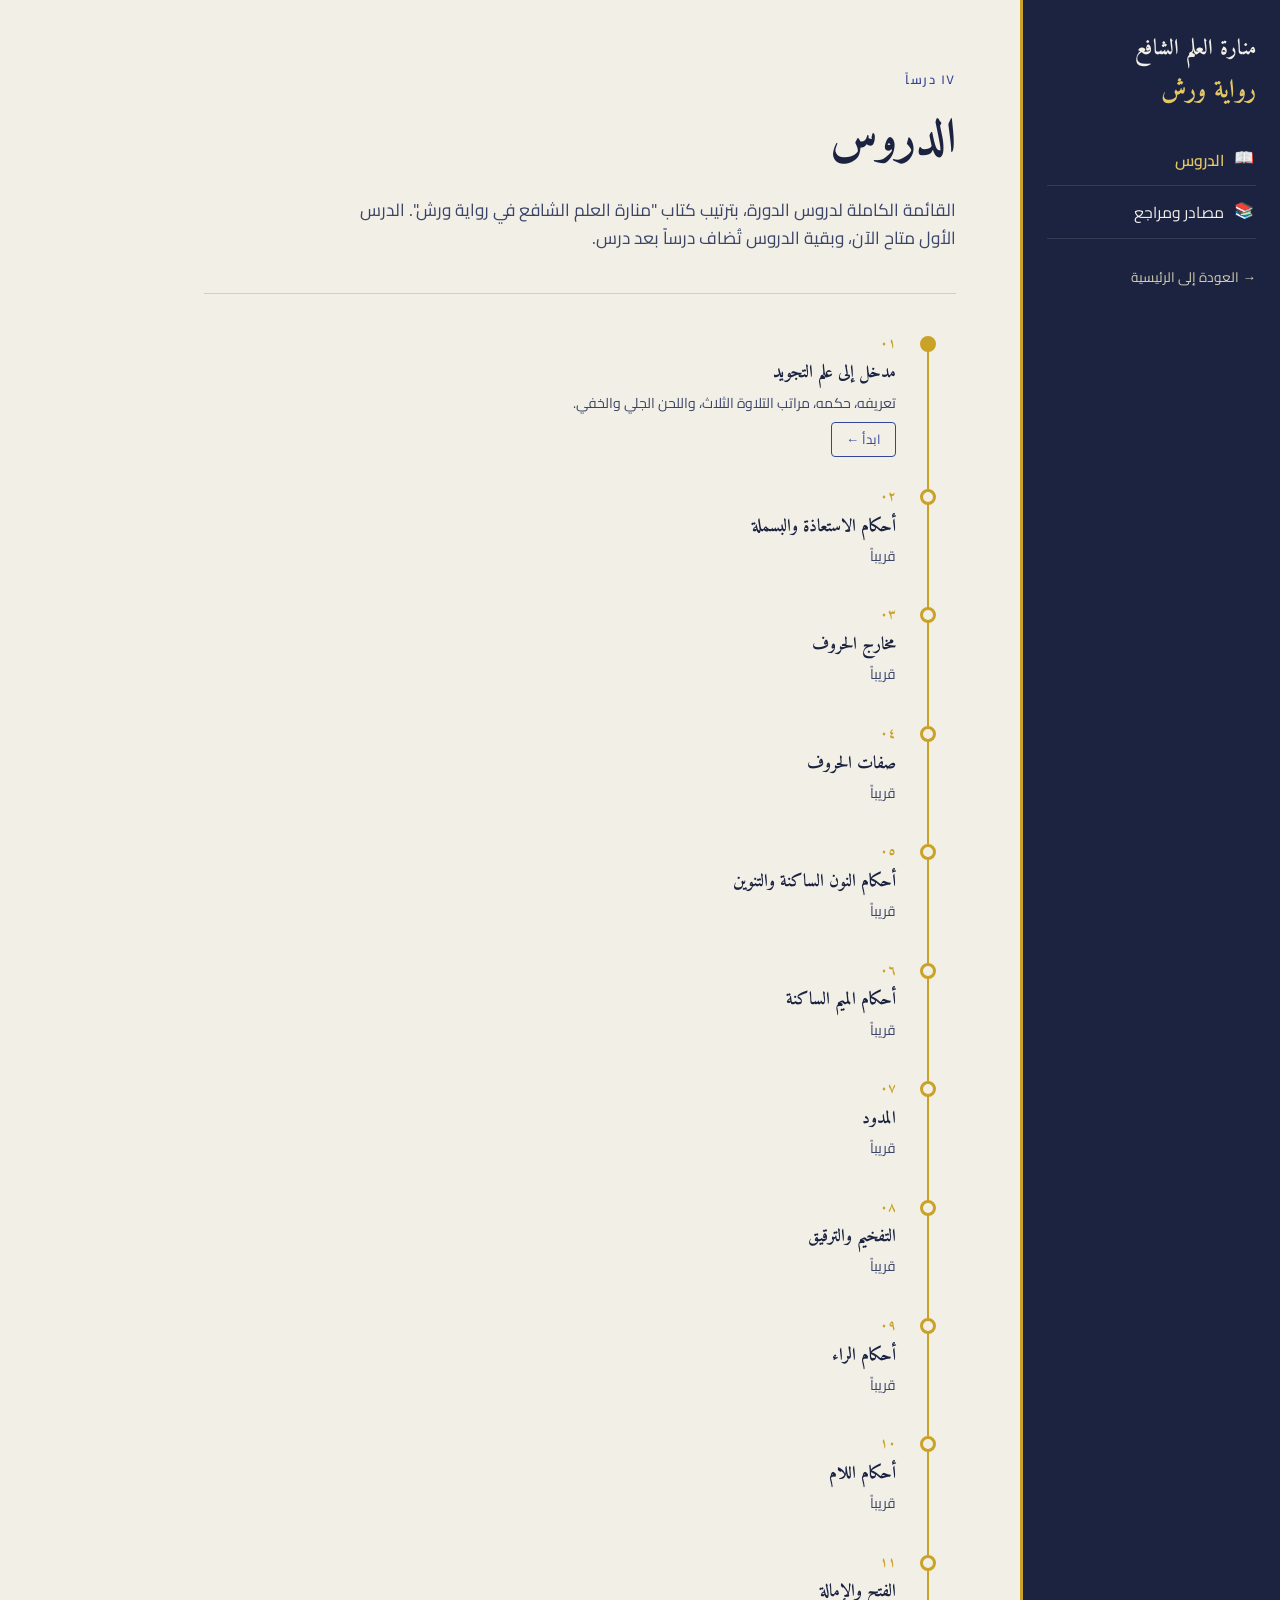
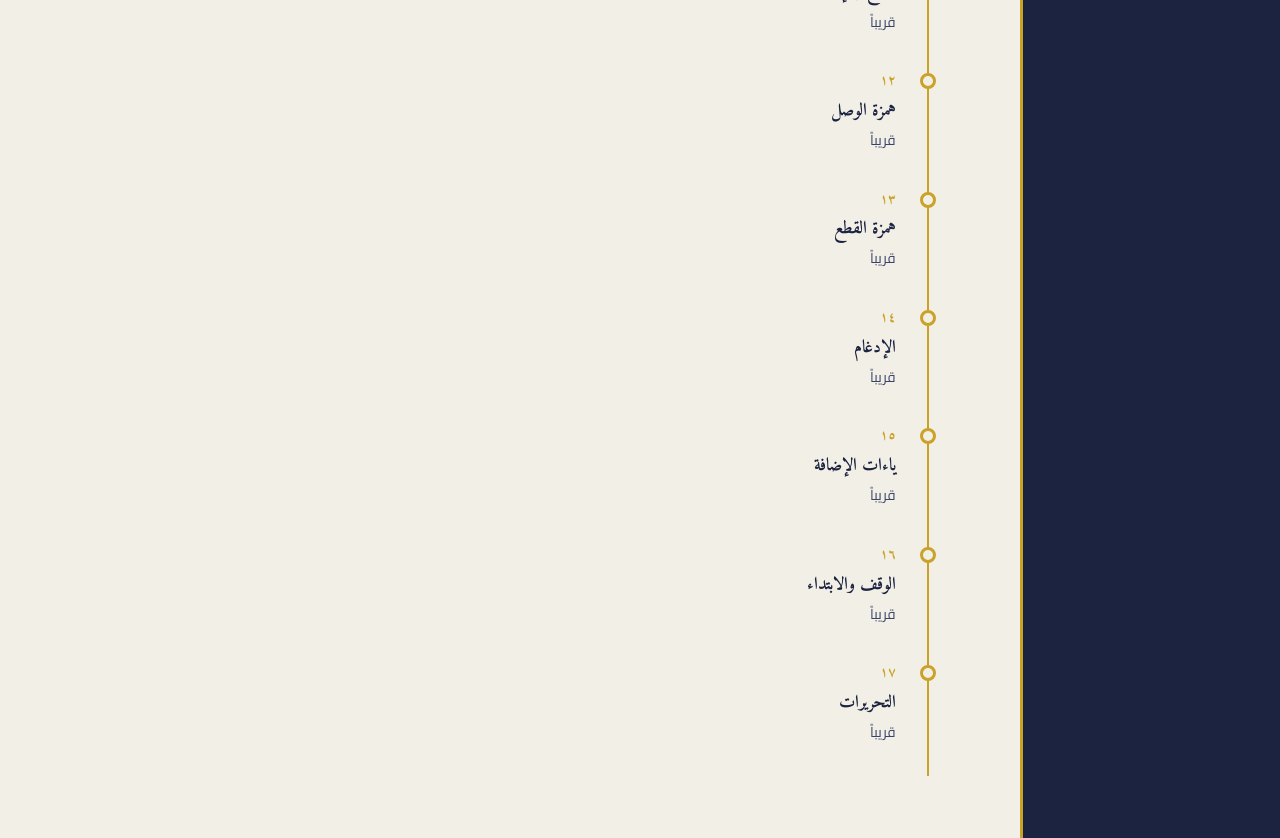
==== duroos.html @ 503ed7cf "Add files via upload" ====
<!DOCTYPE html>
<html lang="ar" dir="rtl">
<head>
<meta charset="UTF-8">
<meta name="viewport" content="width=device-width, initial-scale=1.0">
<title>الدروس — منارة العلم الشافع</title>
<link rel="stylesheet" href="style.css">
</head>
<body>

<div class="shell">
  <aside class="sidebar">
    <p class="brand">منارة العلم الشافع<span>رواية ورش</span></p>
    <nav>
      <a class="chapter active" href="duroos.html"><span class="num">📖</span> الدروس</a>
      <a class="chapter" href="resources.html"><span class="num">📚</span> مصادر ومراجع</a>
    </nav>
    <a class="back" href="index.html">→ العودة إلى الرئيسية</a>
  </aside>

  <main>
    <section class="hero">
      <p class="eyebrow">١٧ درساً</p>
      <h1>الدروس</h1>
      <p class="lead">القائمة الكاملة لدروس الدورة، بترتيب كتاب "منارة العلم الشافع في رواية
        ورش". الدرس الأول متاح الآن، وبقية الدروس تُضاف درساً بعد درس.</p>
    </section>

    <div class="timeline">
      <div class="tl-item active" data-chapter="madkhal">
        <div class="num">٠١</div>
        <h3>مدخل إلى علم التجويد</h3>
        <p>تعريفه، حكمه، مراتب التلاوة الثلاث، واللحن الجلي والخفي.</p>
        <a class="go" href="madkhal.html">ابدأ ←</a>
      </div>
      <div class="tl-item">
        <div class="num">٠٢</div>
        <h3>أحكام الاستعاذة والبسملة</h3>
        <p>قريباً</p>
      </div>
      <div class="tl-item">
        <div class="num">٠٣</div>
        <h3>مخارج الحروف</h3>
        <p>قريباً</p>
      </div>
      <div class="tl-item">
        <div class="num">٠٤</div>
        <h3>صفات الحروف</h3>
        <p>قريباً</p>
      </div>
      <div class="tl-item">
        <div class="num">٠٥</div>
        <h3>أحكام النون الساكنة والتنوين</h3>
        <p>قريباً</p>
      </div>
      <div class="tl-item">
        <div class="num">٠٦</div>
        <h3>أحكام الميم الساكنة</h3>
        <p>قريباً</p>
      </div>
      <div class="tl-item">
        <div class="num">٠٧</div>
        <h3>المدود</h3>
        <p>قريباً</p>
      </div>
      <div class="tl-item">
        <div class="num">٠٨</div>
        <h3>التفخيم والترقيق</h3>
        <p>قريباً</p>
      </div>
      <div class="tl-item">
        <div class="num">٠٩</div>
        <h3>أحكام الراء</h3>
        <p>قريباً</p>
      </div>
      <div class="tl-item">
        <div class="num">١٠</div>
        <h3>أحكام اللام</h3>
        <p>قريباً</p>
      </div>
      <div class="tl-item">
        <div class="num">١١</div>
        <h3>الفتح والإمالة</h3>
        <p>قريباً</p>
      </div>
      <div class="tl-item">
        <div class="num">١٢</div>
        <h3>همزة الوصل</h3>
        <p>قريباً</p>
      </div>
      <div class="tl-item">
        <div class="num">١٣</div>
        <h3>همزة القطع</h3>
        <p>قريباً</p>
      </div>
      <div class="tl-item">
        <div class="num">١٤</div>
        <h3>الإدغام</h3>
        <p>قريباً</p>
      </div>
      <div class="tl-item">
        <div class="num">١٥</div>
        <h3>ياءات الإضافة</h3>
        <p>قريباً</p>
      </div>
      <div class="tl-item">
        <div class="num">١٦</div>
        <h3>الوقف والابتداء</h3>
        <p>قريباً</p>
      </div>
      <div class="tl-item">
        <div class="num">١٧</div>
        <h3>التحريرات</h3>
        <p>قريباً</p>
      </div>
    </div>

  </main>
</div>

<script src="main.js"></script>
</body>
</html>
---- style.css ----
/* ============================================================
   Ahkam al-Tajweed — Course design system
   A manuscript-inspired identity: parchment page, deep teal ink,
   brass-gold accents, radial "illuminated" mind-map diagrams.
   ============================================================ */

@import url('https://fonts.googleapis.com/css2?family=Amiri:wght@400;700&family=Cairo:wght@400;500;600;700&display=swap');

:root{
  --ink:        #1B2340;
  --ink-soft:   #3A4468;
  --paper:      #F2EFE6;
  --paper-2:    #E4DFCE;
  --paper-3:    #D6CFAE;
  --gold:       #C9A227;
  --gold-light: #E4C765;
  --teal:       #35459A;
  --teal-light: #5A69B8;
  --correct:    #3E7A4E;
  --wrong:      #A13D3D;

  --font-display: 'Amiri', serif;
  --font-arabic:  'Amiri', serif;
  --font-body:    'Cairo', sans-serif;

  --radius: 4px;
  --border: 1px solid rgba(27,35,64,0.16);
}

*{ box-sizing: border-box; }

html{ scroll-behavior: smooth; }

body{
  margin:0;
  background: var(--paper);
  color: var(--ink);
  font-family: var(--font-body);
  line-height: 1.6;
  -webkit-font-smoothing: antialiased;
}

a{ color: var(--teal); text-decoration: none; }
a:hover{ color: var(--gold); }
a:focus-visible, button:focus-visible, input:focus-visible{
  outline: 2px solid var(--gold);
  outline-offset: 2px;
}

img, svg{ max-width: 100%; }

/* ---------- layout shell ---------- */
.shell{
  display: grid;
  grid-template-columns: 260px 1fr;
  min-height: 100vh;
}

@media (max-width: 860px){
  .shell{ grid-template-columns: 1fr; }
}

.sidebar{
  background: var(--ink);
  color: var(--paper);
  padding: 32px 24px;
  border-inline-end: 3px solid var(--gold);
}

@media (max-width: 860px){
  .sidebar{ border-inline-end:none; border-bottom: 3px solid var(--gold); }
}

.sidebar .brand{
  font-family: var(--font-display);
  font-size: 1.35rem;
  font-weight: 600;
  letter-spacing: 0.01em;
  color: var(--paper);
  margin: 0 0 2px;
}

.sidebar .brand span{
  display:block;
  font-family: var(--font-arabic);
  font-size: 1.6rem;
  color: var(--gold-light);
  margin-top: 4px;
}

.sidebar nav{ margin-top: 24px; display:flex; flex-direction:column; gap:2px; }

.sidebar .chapter{
  display:block;
  padding: 12px 2px;
  border-bottom: 1px solid rgba(243,239,227,0.12);
  color: var(--paper);
  font-size: 0.98rem;
  display:flex;
  align-items:center;
  gap:10px;
}

.sidebar .chapter .num{
  font-family: var(--font-display);
  color: var(--gold-light);
  font-size: 1rem;
}

.sidebar .chapter:hover{ color: var(--gold-light); }
.sidebar .chapter.active{ color: var(--gold-light); font-weight:600; }

.sidebar .back{
  display:inline-block;
  margin-top: 28px;
  font-size: 0.85rem;
  color: var(--paper-3);
}

main{ padding: 56px 64px; max-width: 880px; }
@media (max-width: 860px){ main{ padding: 36px 24px; } }

/* ---------- header photo ---------- */
.header-photo{
  width: 100%;
  height: 260px;
  object-fit: cover;
  border-radius: var(--radius);
  border: 3px solid var(--gold);
  margin-bottom: 28px;
}
@media (max-width: 860px){
  .header-photo{ height: 180px; }
}

/* ---------- hero ---------- */
.hero{ position: relative; padding-bottom: 24px; margin-bottom: 40px; border-bottom: var(--border); }

.hero .eyebrow{
  font-size: 0.8rem;
  letter-spacing: 0.12em;
  text-transform: uppercase;
  color: var(--teal);
  font-weight: 600;
}

.hero h1{
  font-family: var(--font-display);
  font-size: clamp(2.1rem, 4vw, 3rem);
  margin: 10px 0 6px;
  font-weight: 600;
  color: var(--ink);
}

.hero .arabic-word{
  font-family: var(--font-arabic);
  font-size: clamp(2.6rem, 6vw, 4.2rem);
  color: var(--gold);
  line-height: 1;
  margin: 4px 0 18px;
}

.hero p.lead{
  font-size: 1.08rem;
  max-width: 60ch;
  color: var(--ink-soft);
}

/* ---------- centered hero (homepage) ---------- */
.hero-centered{
  text-align:center;
  background: var(--ink);
  color: var(--paper);
  padding: 60px 40px 68px;
  border-radius: var(--radius);
  margin-bottom: 40px;
  border-bottom: none;
}
.medallion{
  width:64px; height:64px; margin:0 auto 18px;
  border:2px solid var(--gold-light);
  border-radius:50%;
  display:flex; align-items:center; justify-content:center;
}
.medallion::before{ content:''; width:30px; height:30px; border:1.5px solid var(--gold-light); border-radius:4px; transform:rotate(45deg); }
.hero-centered .eyebrow{ color: var(--gold-light); }
.hero-centered h1{ color: var(--paper); }
.hero-centered p.lead{ color:#D6D9EA; max-width:56ch; margin:0 auto; }
.hero-badges{ display:flex; gap:14px; margin-top:26px; justify-content:center; flex-wrap:wrap; }
.hero-badge{
  background:rgba(228,199,101,0.15);
  border:1px solid var(--gold-light);
  color:var(--gold-light);
  padding:8px 18px;
  border-radius:20px;
  font-size:0.85rem;
  font-weight:600;
}
.hero-cta{
  display:inline-block;
  margin-top:30px;
  background: var(--gold);
  color: var(--ink);
  font-weight:700;
  padding:13px 30px;
  border-radius:20px;
  font-size:1rem;
}
.hero-cta:hover{ background: var(--gold-light); color: var(--ink); }

/* ---------- glimpse cards ---------- */
.glimpse-grid{
  display:grid;
  grid-template-columns:repeat(auto-fit,minmax(220px,1fr));
  gap:18px;
  margin: 28px 0 8px;
}
.glimpse-card{
  background: var(--paper-2);
  border-radius: var(--radius);
  padding: 22px 22px;
}
.glimpse-card h3{ margin-top:0; font-size:1.05rem; }
.glimpse-card p{ font-size:0.9rem; color:var(--ink-soft); margin:0; }

/* ---------- timeline (full chapter list page) ---------- */
.timeline{ position:relative; margin-top:24px; }
.timeline::before{
  content:'';
  position:absolute;
  right: 27px;
  top: 6px;
  bottom: 6px;
  width: 2px;
  background: var(--gold);
}
.tl-item{
  position:relative;
  padding-right: 60px;
  padding-bottom: 30px;
}
.tl-item::before{
  content:'';
  position:absolute;
  right: 20px;
  top: 2px;
  width: 16px;
  height: 16px;
  border-radius: 50%;
  background: var(--paper);
  border: 3px solid var(--gold);
  box-sizing: border-box;
}
.tl-item.active::before{ background: var(--gold); }
.tl-item.done::before{ background: var(--correct); border-color: var(--correct); }
.tl-item .num{ font-family: var(--font-display); color: var(--gold); font-size: 0.85rem; font-weight:700; }
.tl-item h3{ font-family: var(--font-display); margin: 4px 0; font-size: 1.1rem; }
.tl-item p{ font-size: 0.88rem; color: var(--ink-soft); margin:0 0 8px; }
.tl-item .go{
  display:inline-block;
  border: 1px solid var(--teal);
  color: var(--teal);
  padding: 6px 14px;
  border-radius: var(--radius);
  font-size: 0.82rem;
}
.tl-item .go:hover{ background: var(--teal); color: var(--paper); }

/* ---------- content blocks ---------- */
h2{
  font-family: var(--font-display);
  font-size: 1.6rem;
  margin-top: 48px;
  padding-bottom: 8px;
  border-bottom: 2px solid var(--paper-3);
  font-weight: 600;
}

h3{ font-family: var(--font-display); font-size: 1.2rem; font-weight: 600; margin-top: 28px; }

.card{
  background: var(--paper-2);
  border: var(--border);
  border-radius: var(--radius);
  padding: 22px 24px;
  margin: 18px 0;
}

.rule-card{
  background: var(--paper-2);
  border-inline-start: 4px solid var(--gold);
  border-radius: var(--radius);
  padding: 18px 22px;
  margin: 16px 0;
}

.rule-card h3{ margin-top:0; display:flex; gap:12px; align-items:baseline; }
.rule-card .arabic{ font-family: var(--font-arabic); font-size: 1.4rem; color: var(--teal); }

.example{
  font-family: var(--font-arabic);
  font-size: 1.6rem;
  color: var(--ink);
  background: var(--paper);
  border: 1px dashed var(--paper-3);
  border-radius: var(--radius);
  padding: 12px 16px;
  margin: 10px 0;
  direction: rtl;
}

.example .translit{
  display:block;
  font-family: var(--font-body);
  font-size: 0.85rem;
  color: var(--ink-soft);
  margin-top: 6px;
}

table.letters{
  border-collapse: collapse;
  margin: 14px 0;
}
table.letters td{
  font-family: var(--font-arabic);
  font-size: 1.5rem;
  padding: 6px 12px;
  border: 1px solid var(--paper-3);
  text-align:center;
}

/* chapter index on homepage */
.toc{ margin-top: 20px; }
.toc-item{
  display:flex;
  align-items:center;
  gap: 20px;
  padding: 20px 0;
  border-bottom: var(--border);
}
.toc-item .num{
  font-family: var(--font-display);
  font-size: 1.6rem;
  color: var(--gold);
  min-width: 44px;
}
.toc-item .body{ flex:1; }
.toc-item h3{ margin: 0 0 4px; }
.toc-item p{ margin:0; color: var(--ink-soft); font-size: 0.92rem; }
.toc-item .go{
  border: 1px solid var(--teal);
  color: var(--teal);
  padding: 8px 16px;
  border-radius: var(--radius);
  font-size: 0.85rem;
  white-space: nowrap;
}
.toc-item .go:hover{ background: var(--teal); color: var(--paper); }

/* mind map section */
.mindmap-wrap{
  background: var(--paper);
  border: var(--border);
  border-radius: var(--radius);
  padding: 12px;
  margin: 20px 0 8px;
}

/* ---------- resources page ---------- */
.resource-card{
  background: var(--paper-2);
  border: var(--border);
  border-radius: var(--radius);
  padding: 22px 24px;
  margin: 18px 0;
}
.resource-card h3{ margin-top:0; }
.resource-card .meta{
  font-size: 0.85rem;
  color: var(--teal);
  font-weight: 600;
  margin-bottom: 10px;
}
.resource-card .level{
  display:inline-block;
  background: var(--paper);
  border: 1px solid var(--gold);
  color: var(--gold);
  font-size: 0.75rem;
  padding: 2px 10px;
  border-radius: 20px;
  margin-inline-start: 8px;
}
.resource-links{ display:flex; flex-wrap:wrap; gap:10px; margin-top: 14px; }
.resource-links a{
  border: 1px solid var(--teal);
  color: var(--teal);
  padding: 7px 14px;
  border-radius: var(--radius);
  font-size: 0.85rem;
}
.resource-links a:hover{ background: var(--teal); color: var(--paper); }

/* ---------- quiz ---------- */
.quiz-question{
  background: var(--paper-2);
  border: var(--border);
  border-radius: var(--radius);
  padding: 20px 22px;
  margin: 16px 0;
}
.quiz-question p.q-text{ font-weight: 600; margin: 0 0 12px; }
.quiz-question .options{ display:flex; flex-direction:column; gap:8px; }
.quiz-question label{
  display:flex;
  align-items:center;
  gap: 10px;
  padding: 10px 12px;
  border: 1px solid var(--paper-3);
  border-radius: var(--radius);
  cursor:pointer;
  background: var(--paper);
}
.quiz-question label:hover{ border-color: var(--gold); }
.quiz-question label.correct{ border-color: var(--correct); background: rgba(62,122,78,0.12); }
.quiz-question label.wrong{ border-color: var(--wrong); background: rgba(161,61,61,0.1); }
.quiz-question label input{ accent-color: var(--teal); }

.quiz-actions{ margin: 24px 0; display:flex; gap:12px; align-items:center; }

button.primary{
  background: var(--ink);
  color: var(--paper);
  border: none;
  padding: 12px 22px;
  border-radius: var(--radius);
  font-family: var(--font-body);
  font-weight: 600;
  font-size: 0.95rem;
  cursor: pointer;
}
button.primary:hover{ background: var(--teal); }

#quiz-result{
  font-family: var(--font-display);
  font-size: 1.1rem;
  margin-top: 10px;
}

.next-link{
  display:inline-block;
  margin-top: 40px;
  padding-top: 20px;
  border-top: var(--border);
  font-family: var(--font-display);
  font-size: 1.05rem;
}
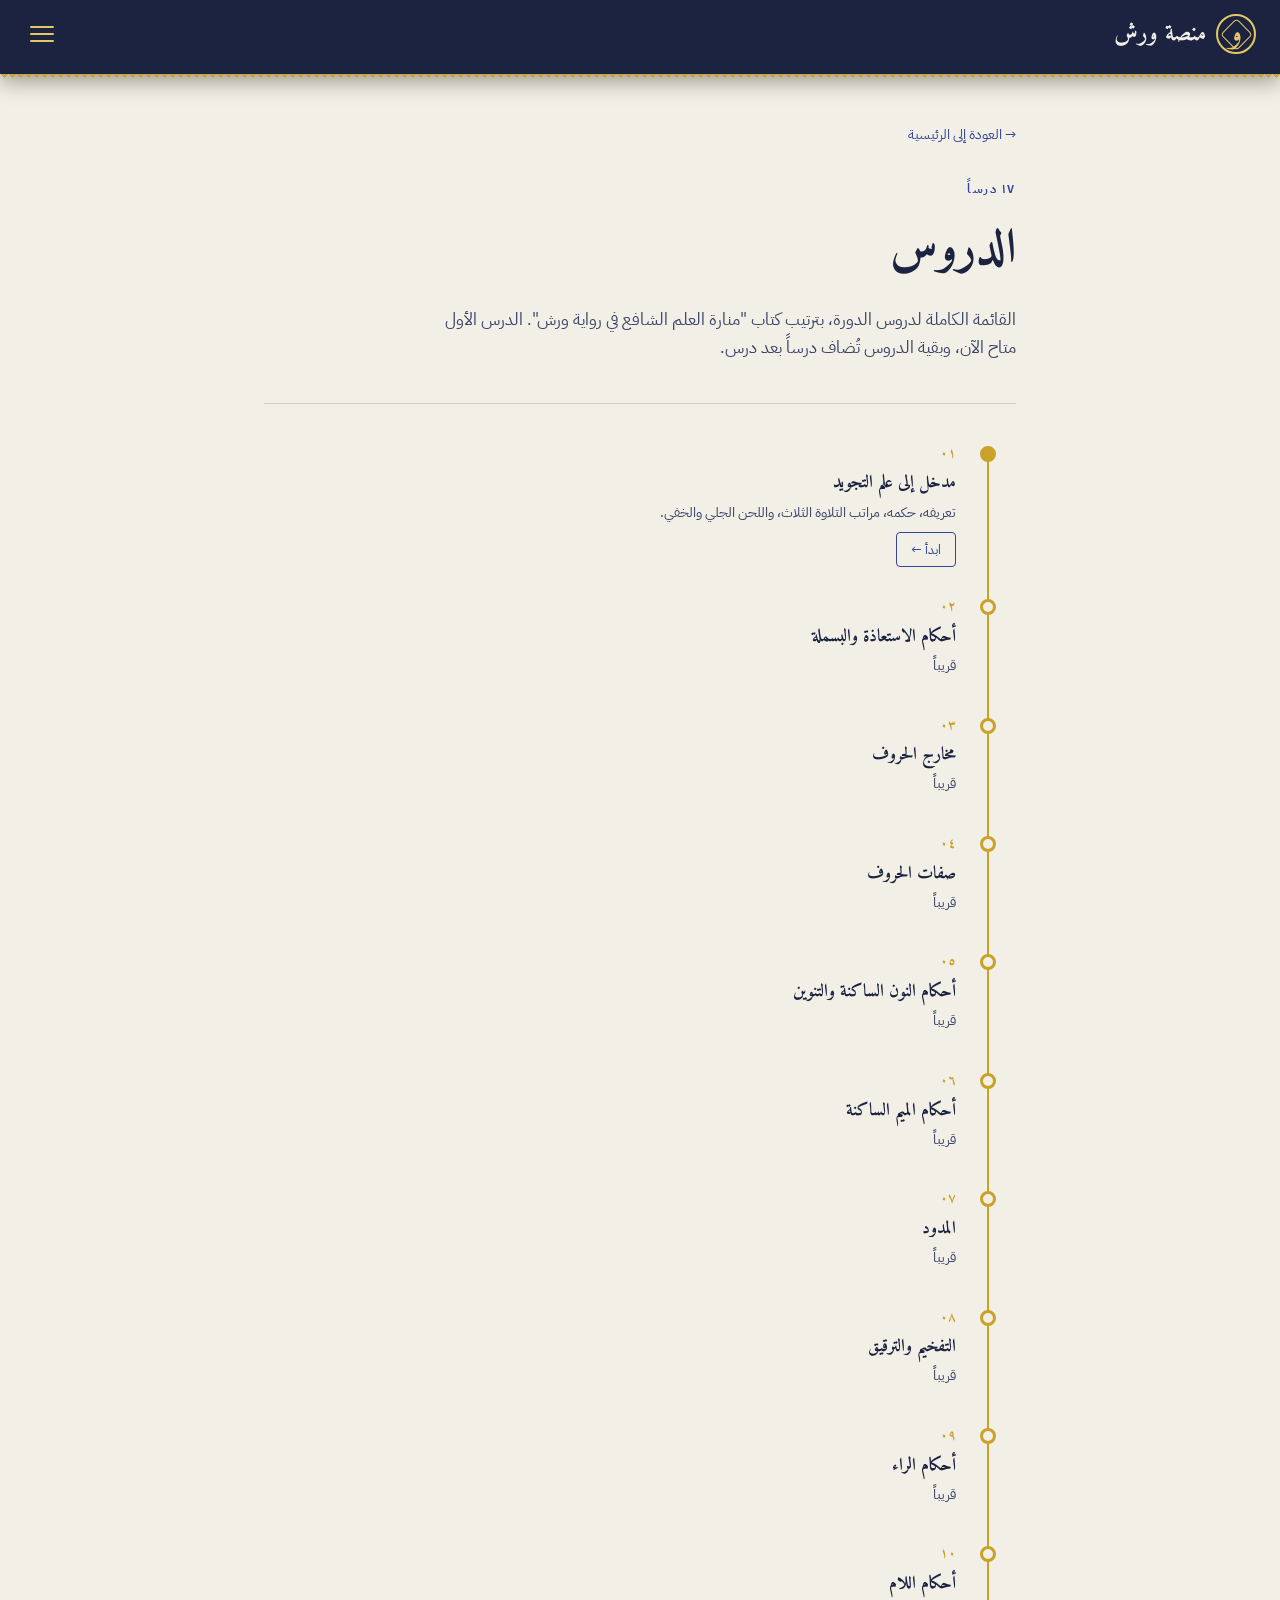
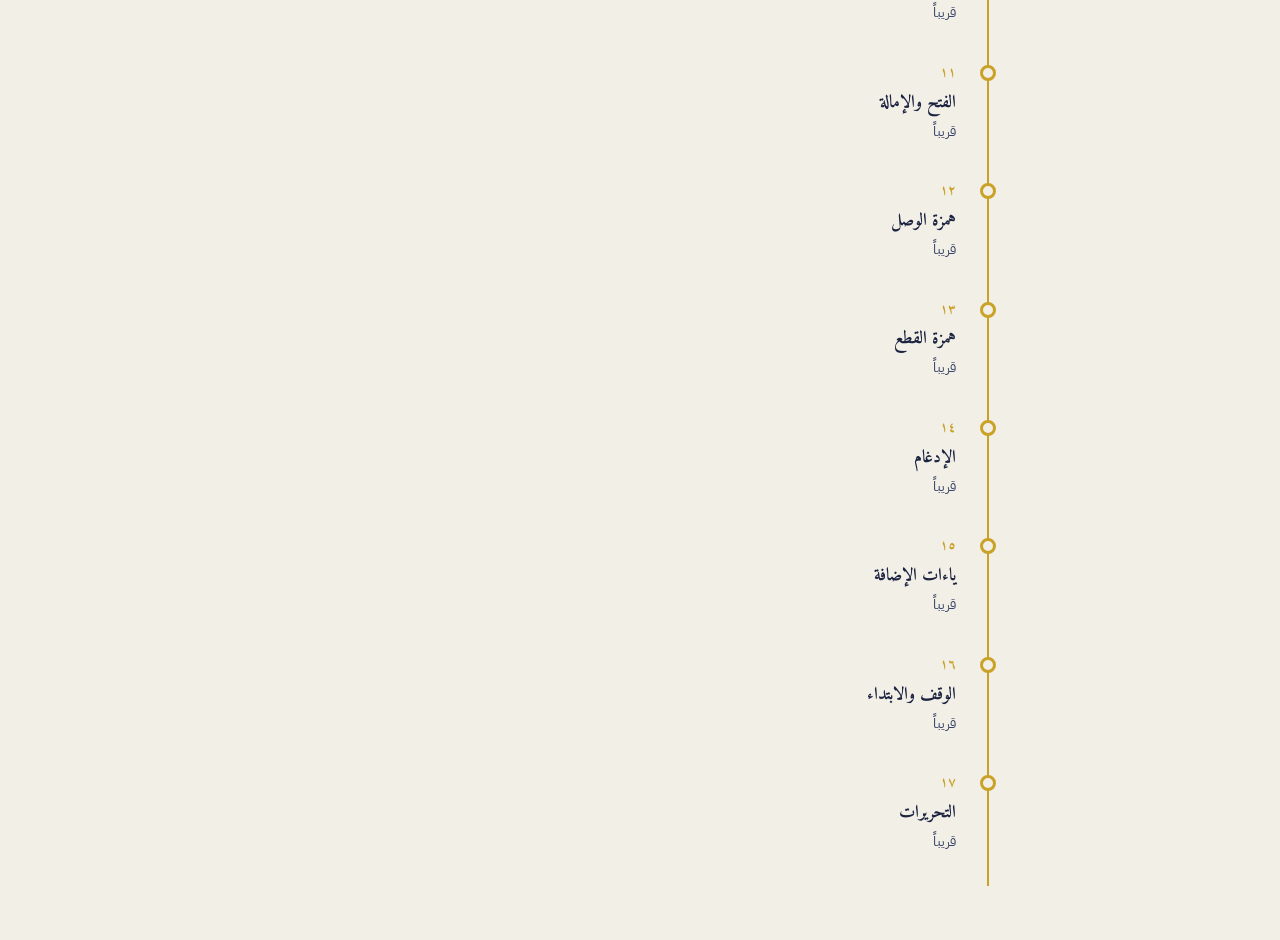
==== commit 45c03cc9: "Add files via upload" ====
--- a/duroos.html
+++ b/duroos.html
@@ -3,28 +3,35 @@
 <head>
 <meta charset="UTF-8">
 <meta name="viewport" content="width=device-width, initial-scale=1.0">
-<title>الدروس — منارة العلم الشافع</title>
+<title>الدروس — منصة ورش</title>
 <link rel="stylesheet" href="style.css">
 </head>
 <body>
 
-<div class="shell">
-  <aside class="sidebar">
-    <p class="brand">منارة العلم الشافع<span>رواية ورش</span></p>
-    <nav>
-      <a class="chapter active" href="duroos.html"><span class="num">📖</span> الدروس</a>
-      <a class="chapter" href="resources.html"><span class="num">📚</span> مصادر ومراجع</a>
-    </nav>
-    <a class="back" href="index.html">→ العودة إلى الرئيسية</a>
-  </aside>
+<div class="navbar-wrap">
+<div class="navbar">
+  <a class="nav-brand" href="index.html" style="text-decoration:none;">
+    <div class="nav-logo">و</div>
+    <span>منصة ورش</span>
+  </a>
+  <button class="menu-btn" id="menu-btn" onclick="toggleDropdown()" aria-label="القائمة">
+    <span></span><span></span><span></span>
+  </button>
+</div>
+<div class="dropdown" id="nav-dropdown">
+  <a class="active" href="duroos.html">📖 الدروس</a>
+  <a href="resources.html">📚 مصادر ومراجع</a>
+</div>
+</div>
 
-  <main>
-    <section class="hero">
-      <p class="eyebrow">١٧ درساً</p>
-      <h1>الدروس</h1>
-      <p class="lead">القائمة الكاملة لدروس الدورة، بترتيب كتاب "منارة العلم الشافع في رواية
-        ورش". الدرس الأول متاح الآن، وبقية الدروس تُضاف درساً بعد درس.</p>
-    </section>
+<main>
+  <a class="top-back-link" href="index.html">→ العودة إلى الرئيسية</a>
+  <section class="hero">
+    <p class="eyebrow">١٧ درساً</p>
+    <h1>الدروس</h1>
+    <p class="lead">القائمة الكاملة لدروس الدورة، بترتيب كتاب "منارة العلم الشافع في رواية
+      ورش". الدرس الأول متاح الآن، وبقية الدروس تُضاف درساً بعد درس.</p>
+  </section>
 
     <div class="timeline">
       <div class="tl-item active" data-chapter="madkhal">
@@ -116,7 +123,6 @@
     </div>
 
   </main>
-</div>
 
 <script src="main.js"></script>
 </body>
--- a/style.css
+++ b/style.css
@@ -4,7 +4,7 @@
    brass-gold accents, radial "illuminated" mind-map diagrams.
    ============================================================ */
 
-@import url('https://fonts.googleapis.com/css2?family=Amiri:wght@400;700&family=Cairo:wght@400;500;600;700&display=swap');
+@import url('https://fonts.googleapis.com/css2?family=Amiri:wght@400;700&family=IBM+Plex+Sans+Arabic:wght@400;500;600;700&display=swap');
 
 :root{
   --ink:        #1B2340;
@@ -21,7 +21,7 @@
 
   --font-display: 'Amiri', serif;
   --font-arabic:  'Amiri', serif;
-  --font-body:    'Cairo', sans-serif;
+  --font-body:    'IBM Plex Sans Arabic', sans-serif;
 
   --radius: 4px;
   --border: 1px solid rgba(27,35,64,0.16);
@@ -49,76 +49,101 @@
 
 img, svg{ max-width: 100%; }
 
-/* ---------- layout shell ---------- */
-.shell{
-  display: grid;
-  grid-template-columns: 260px 1fr;
-  min-height: 100vh;
-}
-
-@media (max-width: 860px){
-  .shell{ grid-template-columns: 1fr; }
-}
-
-.sidebar{
+/* ---------- top navbar ---------- */
+.navbar-wrap{ position: relative; }
+
+.navbar{
+  position: sticky;
+  top: 0;
+  z-index: 50;
   background: var(--ink);
-  color: var(--paper);
-  padding: 32px 24px;
-  border-inline-end: 3px solid var(--gold);
-}
-
-@media (max-width: 860px){
-  .sidebar{ border-inline-end:none; border-bottom: 3px solid var(--gold); }
-}
-
-.sidebar .brand{
-  font-family: var(--font-display);
-  font-size: 1.35rem;
-  font-weight: 600;
-  letter-spacing: 0.01em;
-  color: var(--paper);
-  margin: 0 0 2px;
-}
-
-.sidebar .brand span{
-  display:block;
-  font-family: var(--font-arabic);
-  font-size: 1.6rem;
-  color: var(--gold-light);
-  margin-top: 4px;
-}
-
-.sidebar nav{ margin-top: 24px; display:flex; flex-direction:column; gap:2px; }
-
-.sidebar .chapter{
-  display:block;
-  padding: 12px 2px;
-  border-bottom: 1px solid rgba(243,239,227,0.12);
-  color: var(--paper);
-  font-size: 0.98rem;
+  box-shadow: 0 8px 20px rgba(0,0,0,0.35);
+  padding: 14px 24px 20px;
   display:flex;
   align-items:center;
-  gap:10px;
-}
-
-.sidebar .chapter .num{
-  font-family: var(--font-display);
-  color: var(--gold-light);
-  font-size: 1rem;
-}
-
-.sidebar .chapter:hover{ color: var(--gold-light); }
-.sidebar .chapter.active{ color: var(--gold-light); font-weight:600; }
-
-.sidebar .back{
+  justify-content:space-between;
+}
+.navbar::after{
+  content:'';
+  position:absolute;
+  left:0; right:0; bottom:-8px;
+  height:8px;
+  background:
+    linear-gradient(135deg, var(--gold) 25%, transparent 25%) -4px 0,
+    linear-gradient(225deg, var(--gold) 25%, transparent 25%) -4px 0;
+  background-size: 8px 8px;
+  background-repeat: repeat-x;
+  opacity: 0.9;
+}
+
+.nav-brand{ display:flex; align-items:center; gap:10px; }
+
+.nav-logo{
+  position:relative;
+  width:40px; height:40px;
+  border:2px solid var(--gold-light);
+  border-radius:50%;
+  display:flex; align-items:center; justify-content:center;
+  font-family: var(--font-display); font-weight:400; font-size:34px; color:var(--gold-light);
+  flex-shrink:0;
+  overflow:visible;
+}
+.nav-logo::before{
+  content:'';
+  position:absolute;
+  inset:0; margin:auto;
+  width:21px; height:21px;
+  border:1.5px solid var(--gold-light);
+  border-radius:4px;
+  transform:rotate(45deg);
+}
+/* Swap in a real logo image later: replace the .nav-logo div's contents with
+   <img src="logo.png" alt="..."> and this ::before/font styling becomes unused. */
+
+.nav-brand span{ font-family: var(--font-display); font-weight:700; font-size:1.5rem; color:var(--paper); }
+
+.menu-btn{
+  background:none; border:none; cursor:pointer;
+  display:flex; flex-direction:column; gap:5px;
+  padding: 6px;
+}
+.menu-btn span{ display:block; width:24px; height:2px; background:var(--gold-light); border-radius:2px; }
+
+.dropdown{
+  position:absolute;
+  top: 100%;
+  margin-top: 10px;
+  left: 16px;
+  background: var(--ink);
+  border: 1px solid rgba(201,162,39,0.35);
+  border-radius: 8px;
+  box-shadow: 0 8px 24px rgba(10,13,30,0.4);
+  min-width: 200px;
+  padding: 8px;
+  display:none;
+  flex-direction:column;
+  z-index: 60;
+}
+.dropdown.open{ display:flex; }
+.dropdown a{
+  display:flex; align-items:center; gap:10px;
+  padding: 12px 14px;
+  border-radius:6px;
+  color: var(--paper);
+  font-size:0.95rem;
+}
+.dropdown a:hover{ background: rgba(228,199,101,0.15); color: var(--gold-light); }
+.dropdown a.active{ color: var(--gold-light); font-weight:600; }
+
+main{ max-width: 880px; margin: 0 auto; padding: 48px 64px; }
+@media (max-width: 860px){ main{ padding: 36px 24px; } }
+
+.top-back-link{
   display:inline-block;
-  margin-top: 28px;
-  font-size: 0.85rem;
-  color: var(--paper-3);
-}
-
-main{ padding: 56px 64px; max-width: 880px; }
-@media (max-width: 860px){ main{ padding: 36px 24px; } }
+  margin-bottom: 20px;
+  font-size: 0.9rem;
+  color: var(--teal);
+}
 
 /* ---------- header photo ---------- */
 .header-photo{
@@ -215,6 +240,9 @@
   gap:18px;
   margin: 28px 0 8px;
 }
+@media (max-width: 600px){
+  .glimpse-grid{ grid-template-columns: 1fr; gap: 14px; }
+}
 .glimpse-card{
   background: var(--paper-2);
   border-radius: var(--radius);
@@ -294,8 +322,8 @@
   margin: 16px 0;
 }
 
-.rule-card h3{ margin-top:0; display:flex; gap:12px; align-items:baseline; }
-.rule-card .arabic{ font-family: var(--font-arabic); font-size: 1.4rem; color: var(--teal); }
+.rule-card h3{ margin-top:0; display:flex; gap:12px; align-items:baseline; color: var(--teal); }
+.rule-card .arabic{ font-family: var(--font-arabic); font-size: 1.4rem; color: var(--ink); }
 
 .example{
   font-family: var(--font-arabic);
